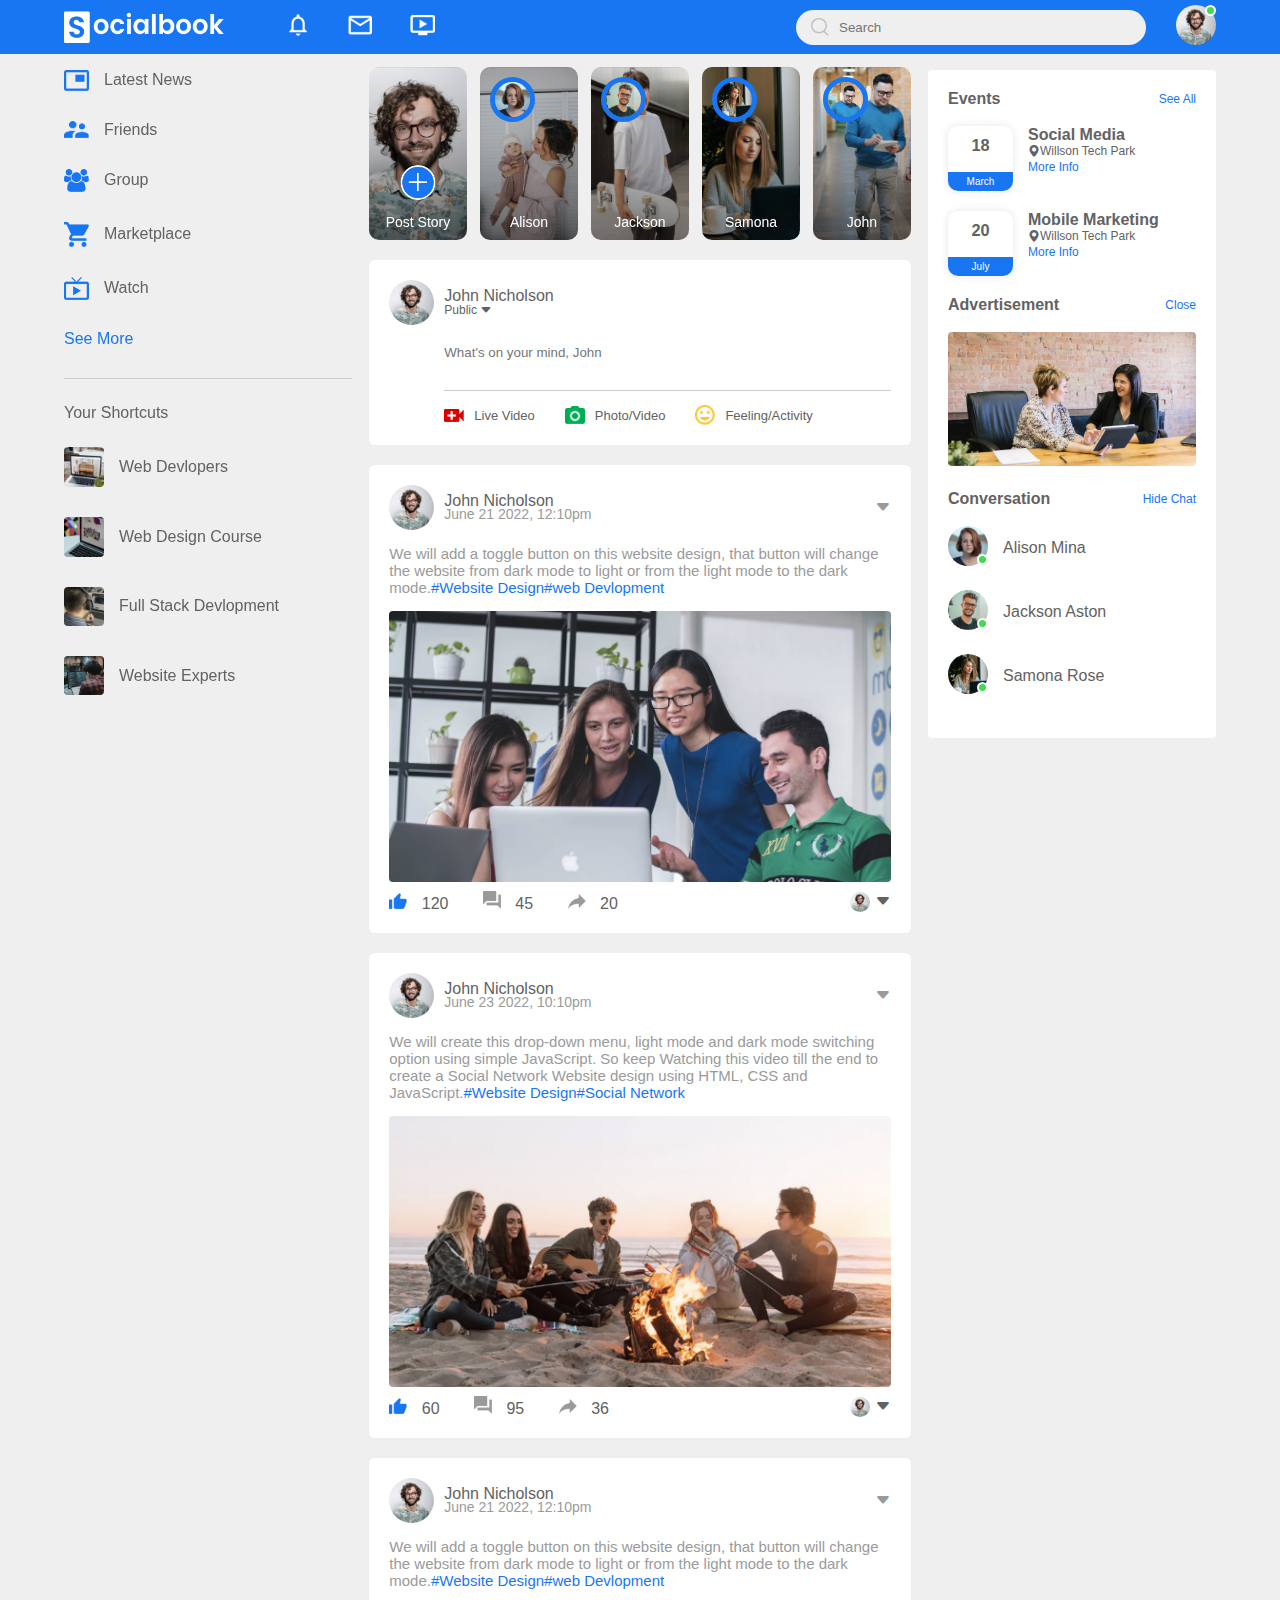
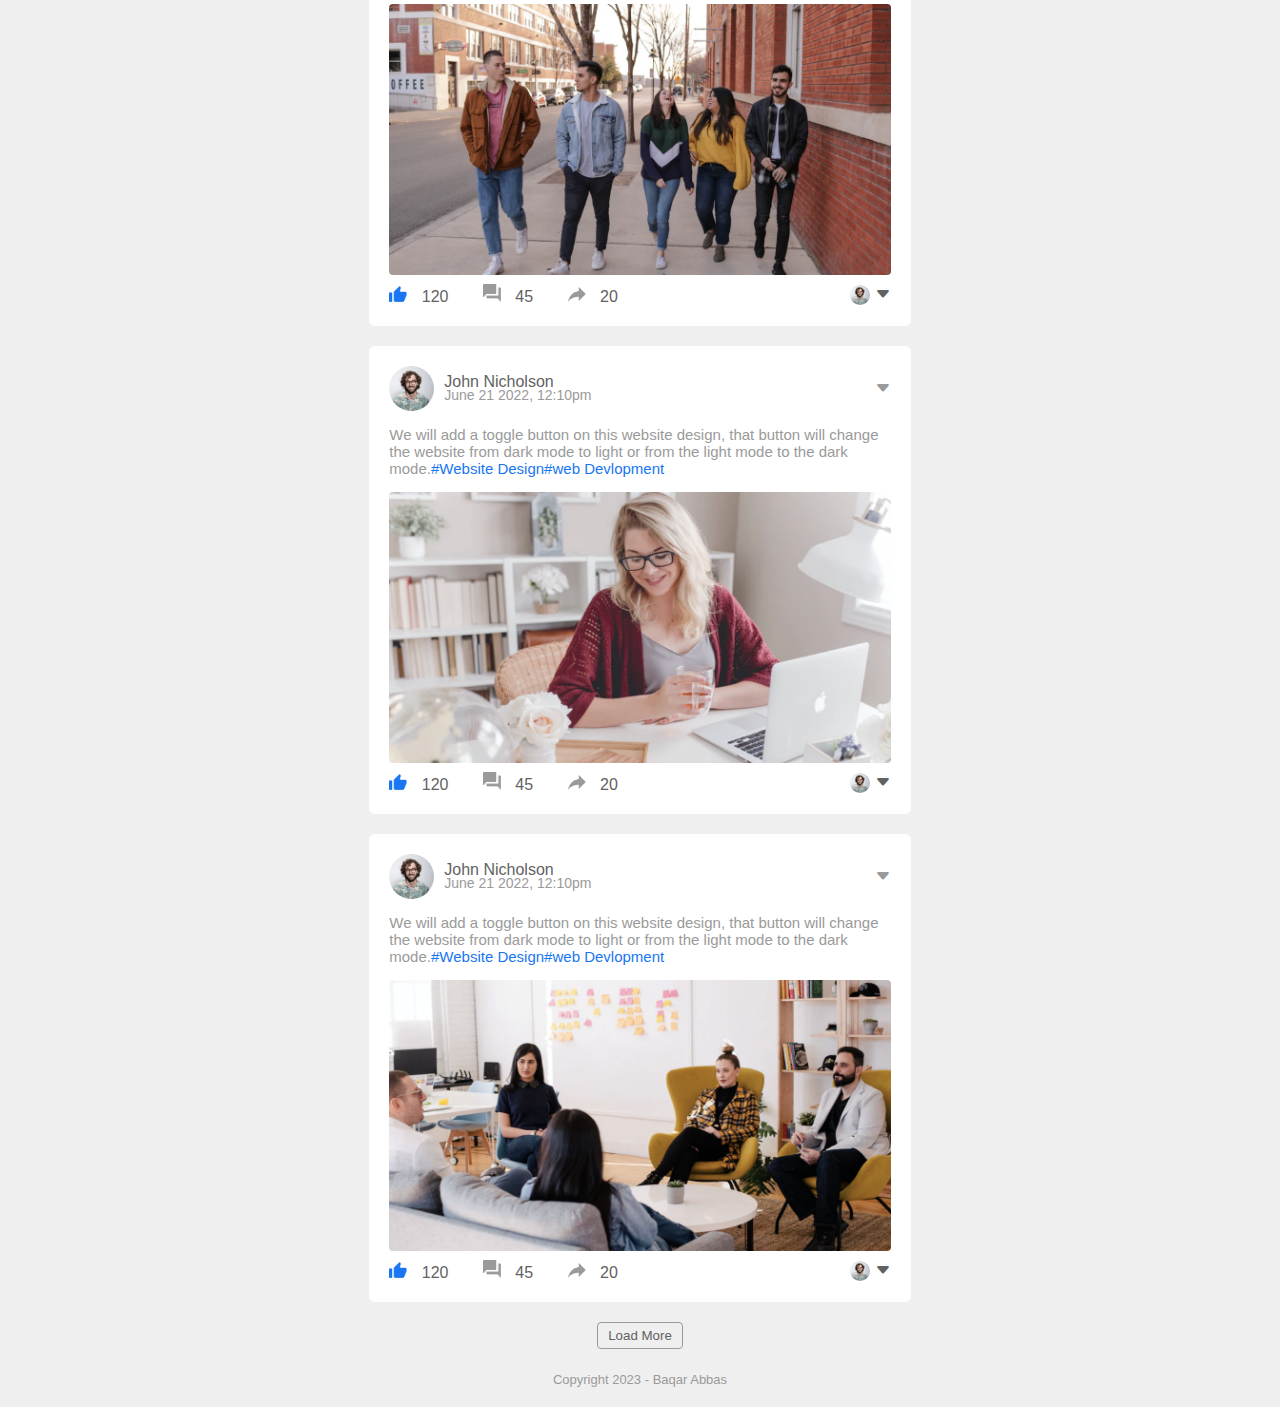
==== index.html @ c0afdbe2 "socialbook-ver1" ====
<!DOCTYPE html>
<html lang="en">
<head>
    <meta charset="UTF-8">
    <meta http-equiv="X-UA-Compatible" content="IE=edge">
    <meta name="viewport" content="width=device-width, initial-scale=1.0">
    <link rel="stylesheet" href="src/stylesheet.css">
    <link rel="stylesheet" href="https://cdn.jsdelivr.net/npm/bootstrap-icons@1.10.5/font/bootstrap-icons.css">
    <title>Social Book</title>
</head>
<body>
     
     <nav>
        <div class="nav-left">
            <img src="public/images/logo.png" class="logo">
            <ul>
                <li><img src="public/images/notification.png"></li>
                <li><img src="public/images/inbox.png"></li>
                <li><img src="public/images/video.png"></li>
            </ul>
        </div>
        <div class="nav-right">
            <div class="search-box">
                <img src="public/images/search.png">
                <input type="text" placeholder="Search">
            </div>
            <div class="nav-usericon online" onclick="settingsMenuToggle()">
                <img src="public/images/profile-pic.png">
            </div>
        </div>

        <div class="settings-menu">

             <div id="dark-btn">
                 <span></span>
             </div>

            <div class="div-settings-menu-inner">
                <div class="user-profile">
                    <img src="public/images/profile-pic.png">
                    <div>
                        <p>John Nicholson</p>
                        <a href="#">See Your Profile</a>
                    </div>
                </div>
                <hr>
                <div class="user-profile">
                    <img src="public/images/feedback.png">
                    <div>
                        <p>Give Feedback</p>
                        <a href="#">Help us to Improve new design</a>
                    </div>
                </div>
                <hr>

                  <div class="settings-links">
                    <img src="public/images/setting.png" class="settings-icon">
                    <a href="#">Settings & Privacy <img src="public/images/arrow.png" width="10px"></a>
                  </div>
                  <div class="settings-links">
                    <img src="public/images/help.png" class="settings-icon">
                    <a href="#">Help & Support <img src="public/images/arrow.png" width="10px"></a>
                  </div>
                  <div class="settings-links">
                    <img src="public/images/display.png" class="settings-icon">
                    <a href="#">Display & Accesibility <img src="public/images/arrow.png" width="10px"></a>
                  </div>
                  <div class="settings-links">
                    <img src="public/images/logout.png" class="settings-icon">
                    <a href="#">Logout <img src="public/images/arrow.png" width="10px"></a>
                  </div>

            </div>
           
        </div>

     </nav>
       
      <div class="container">
        <div class="left-sidebar">
                 <div class="imp-links">
                    <a href="#"><img src="public/images/news.png">Latest News</a>
                    <a href="#"><img src="public/images/friends.png">Friends</a>
                    <a href="#"><img src="public/images/group.png">Group</a>
                    <a href="#"><img src="public/images/marketplace.png">Marketplace</a>
                    <a href="#"><img src="public/images/watch.png">Watch</a>
                    <a href="#">See More</a>
                 </div>
                 <div class="shortcut-links">
                    <p>Your Shortcuts</p>
                    <a href="#"><img src="public/images/shortcut-1.png">Web Devlopers</a>
                    <a href="#"><img src="public/images/shortcut-2.png">Web Design Course</a>
                    <a href="#"><img src="public/images/shortcut-3.png">Full Stack Devlopment</a>
                    <a href="#"><img src="public/images/shortcut-4.png">Website Experts</a>
                 </div>
        </div>

        <div class="main-sidebar">

                   <div class="story-gallery">
                    <div class="story story-1">
                         <img src="public/images/upload.png">
                         <p>Post Story</p>
                    </div>
                    <div class="story story-2">
                        <img src="public/images/member-1.png">
                        <p>Alison</p>
                   </div>
                    <div class="story story-3">
                        <img src="public/images/member-2.png">
                        <p>Jackson</p>
                   </div>
                   <div class="story story-4">
                    <img src="public/images/member-3.png">
                    <p>Samona</p>
               </div>
               <div class="story story-5">
                <img src="public/images/member-4.png">
                <p>John</p>
           </div>
         </div>

          <div class="write-post-container">
            <div class="user-profile">
                <img src="public/images/profile-pic.png">
                <div>
                    <p>John Nicholson</p>
                    <small>Public <i class="bi bi-caret-down-fill"></i></small>
                </div>
            </div>
            <div class="post-input-container">
                <textarea rows="3" placeholder="What's on your mind, John"></textarea>
                <div class="add-post-links">
                    <a href="#"><img src="public/images/live-video.png">Live Video</a>
                    <a href="#"><img src="public/images/photo.png">Photo/Video</a>
                    <a href="#"><img src="public/images/feeling.png">Feeling/Activity</a>
                </div>
            </div>
          </div>
            <div class="post-container">
                <div class="post-row">
                    <div class="user-profile">
                        <img src="public/images/profile-pic.png">
                        <div>
                            <p>John Nicholson</p>
                            <span>June 21 2022, 12:10pm</span>
                        </div>
                    </div>
                    <a href="#"><i class="bi bi-caret-down-fill"></i></a>
                </div>
                
                <p class="post-text">We will add a toggle button on this website design, that button will change the website from dark mode to light or from the light mode to the dark mode.<a href="#">#Website Design</a><a href="#">#web Devlopment</a></p>
                <img src="public/images/feed-image-1.png" class="post-img">

                <div class="post-row">
                    <div class="avtivity-icons">
                         <div><img src="public/images/like-blue.png"> 120</div>
                         <div><img src="public/images/comments.png"> 45</div>
                         <div><img src="public/images/share.png"> 20</div>
                    </div>
                    <div class="post-profile-icon">
                    <img src="public/images/profile-pic.png"> <i class="bi bi-caret-down-fill"></i>
                    </div>
                </div>

            </div>
            <div class="post-container">
                <div class="post-row">
                    <div class="user-profile">
                        <img src="public/images/profile-pic.png">
                        <div>
                            <p>John Nicholson</p>
                            <span>June 23 2022, 10:10pm</span>
                        </div>
                    </div>
                    <a href="#"><i class="bi bi-caret-down-fill"></i></a>
                </div>
                
                <p class="post-text">We will create this drop-down menu, light mode and dark mode switching option using simple JavaScript. So keep Watching this video till the end to create a Social Network Website design using HTML, CSS and JavaScript.<a href="#">#Website Design</a><a href="#">#Social Network</a></p>
                <img src="public/images/feed-image-2.png" class="post-img">

                <div class="post-row">
                    <div class="avtivity-icons">
                         <div><img src="public/images/like-blue.png"> 60</div>
                         <div><img src="public/images/comments.png"> 95</div>
                         <div><img src="public/images/share.png"> 36</div>
                    </div>
                    <div class="post-profile-icon">
                    <img src="public/images/profile-pic.png"> <i class="bi bi-caret-down-fill"></i>
                    </div>
                </div>

            </div>
            <div class="post-container">
                <div class="post-row">
                    <div class="user-profile">
                        <img src="public/images/profile-pic.png">
                        <div>
                            <p>John Nicholson</p>
                            <span>June 21 2022, 12:10pm</span>
                        </div>
                    </div>
                    <a href="#"><i class="bi bi-caret-down-fill"></i></a>
                </div>
                
                <p class="post-text">We will add a toggle button on this website design, that button will change the website from dark mode to light or from the light mode to the dark mode.<a href="#">#Website Design</a><a href="#">#web Devlopment</a></p>
                <img src="public/images/feed-image-3.png" class="post-img">

                <div class="post-row">
                    <div class="avtivity-icons">
                         <div><img src="public/images/like-blue.png"> 120</div>
                         <div><img src="public/images/comments.png"> 45</div>
                         <div><img src="public/images/share.png"> 20</div>
                    </div>
                    <div class="post-profile-icon">
                    <img src="public/images/profile-pic.png"> <i class="bi bi-caret-down-fill"></i>
                    </div>
                </div>

            </div>
            <div class="post-container">
                <div class="post-row">
                    <div class="user-profile">
                        <img src="public/images/profile-pic.png">
                        <div>
                            <p>John Nicholson</p>
                            <span>June 21 2022, 12:10pm</span>
                        </div>
                    </div>
                    <a href="#"><i class="bi bi-caret-down-fill"></i></a>
                </div>
                
                <p class="post-text">We will add a toggle button on this website design, that button will change the website from dark mode to light or from the light mode to the dark mode.<a href="#">#Website Design</a><a href="#">#web Devlopment</a></p>
                <img src="public/images/feed-image-4.png" class="post-img">

                <div class="post-row">
                    <div class="avtivity-icons">
                         <div><img src="public/images/like-blue.png"> 120</div>
                         <div><img src="public/images/comments.png"> 45</div>
                         <div><img src="public/images/share.png"> 20</div>
                    </div>
                    <div class="post-profile-icon">
                    <img src="public/images/profile-pic.png"> <i class="bi bi-caret-down-fill"></i>
                    </div>
                </div>

            </div>
            <div class="post-container">
                <div class="post-row">
                    <div class="user-profile">
                        <img src="public/images/profile-pic.png">
                        <div>
                            <p>John Nicholson</p>
                            <span>June 21 2022, 12:10pm</span>
                        </div>
                    </div>
                    <a href="#"><i class="bi bi-caret-down-fill"></i></a>
                </div>
                
                <p class="post-text">We will add a toggle button on this website design, that button will change the website from dark mode to light or from the light mode to the dark mode.<a href="#">#Website Design</a><a href="#">#web Devlopment</a></p>
                <img src="public/images/feed-image-5.png" class="post-img">

                <div class="post-row">
                    <div class="avtivity-icons">
                         <div><img src="public/images/like-blue.png"> 120</div>
                         <div><img src="public/images/comments.png"> 45</div>
                         <div><img src="public/images/share.png"> 20</div>
                    </div>
                    <div class="post-profile-icon">
                    <img src="public/images/profile-pic.png"> <i class="bi bi-caret-down-fill"></i>
                    </div>
                </div>

            </div>

            <button type="button" class="load-more-btn">Load More</button>
            





        </div>
        <div class="right-sidebar">
            <div class="sidebar-title">
                <h4>Events</h4>
                <a href="#">See All</a>
            </div>
            <div class="event">
                <div class="left-event">
                    <h3>18</h3>
                    <span>March</span>
                </div>
                <div class="right-event">
                    <h4>Social Media</h4>
                    <p><i class="bi bi-geo-alt-fill"></i>Willson Tech Park</p>
                    <a href="#">More Info</a>
                </div>
            </div>
            <div class="event">
                <div class="left-event">
                    <h3>20</h3>
                    <span>July</span>
                </div>
                <div class="right-event">
                    <h4>Mobile Marketing</h4>
                    <p><i class="bi bi-geo-alt-fill"></i>Willson Tech Park</p>
                    <a href="#">More Info</a>
                </div>
                
            </div>
            <div class="sidebar-title">
                <h4>Advertisement</h4>
                <a href="#">Close</a>
            </div>
            <img src="public/images/advertisement.png" class="sidebar-ads">
            <div class="sidebar-title">
                <h4>Conversation</h4>
                <a href="#">Hide Chat</a>
            </div>

            <div class="online-list">
                <div class="online">
                    <img src="public/images/member-1.png">
                </div>
                <p>Alison Mina</p>
            </div>
            <div class="online-list">
                <div class="online">
                    <img src="public/images/member-2.png">
                </div>
                <p>Jackson Aston</p>
            </div>
            <div class="online-list">
                <div class="online">
                    <img src="public/images/member-3.png">
                </div>
                <p>Samona Rose</p>
            </div>
            
        </div>
      </div>
         
        <div class="footer">
            <p>Copyright 2023 - Baqar Abbas</p>
        </div>
        <script src="/src/script.js"></script>
</body>
</html>
---- src/stylesheet.css ----
*{
    margin: 0;
    padding: 0;
    font-family: sans-serif;
    box-sizing: border-box;
}
:root{
    --body-color:#efefef;
    --nav-color:#1876f2;
    --bg-color:#fff;
}
.dark-theme{
    --body-color:#0a0a0a;
    --nav-color:#000;
    --bg-color:#000;
}

body{
    background-color: var(--body-color);
    transition: background 0.3s;
}
nav{
    display: flex;
    align-items: center;
    justify-content: space-between;
    background: var(--nav-color);
    padding: 5px 5%;
    position: sticky;
    top: 0;
    z-index: 100;
}
.logo{
    width: 160px;
    margin-right: 45px;
}
.nav-left, .nav-right{
    display: flex;
    align-items: center;
}
.nav-left ul li{
    list-style: none;
    display: inline-block;
}
.nav-left ul li img{
    width: 28px;
    margin: 0 15px;
}
.nav-usericon img{
    width: 40px;
    border-radius: 50%;
    cursor: pointer;
}
.nav-usericon{
    margin-left: 30px;
}
.search-box{
    background: #efefef;
    width: 350px;
    border-radius: 20px;
    display: flex;
    align-items: center;
    padding: 0 15px;
}
.search-box img{
    width: 18px;

}
.search-box input{
    width: 100%;
    background: transparent;
    padding: 10px;
    outline: none;
    border: 0;
}
.online{
    position: relative;
}
.online::after{
    content: "";
    width: 7px;
    height: 7px;
    border: 2px solid #fff;
    border-radius: 50%;
    background: #41db51;
    position: absolute;
    top: 0;
    right: 0;
}
.container{
    display: flex;
    justify-content: space-between;
    padding: 13px 5%;
    
}
.left-sidebar{
   
    flex-basis: 25%;
    position: sticky;
    top:70px;
    align-self: flex-start;
   
}
.right-sidebar{
    background: var(--bg-color);
    flex-basis: 25%;
    position: sticky;
    top:70px;
    align-self: flex-start;
    padding: 20px;
    border-radius: 4px;
    color: #626262;
}
.main-sidebar{
    flex-basis: 47%;
}
.imp-links a, .shortcut-links a{
    text-decoration: none;
    display: flex;
    align-items: center;
    margin-bottom: 30px;
    color: #626262;
    width: fit-content;
}
.imp-links a img{
    width: 25px;
    margin-right: 15px;
}
.imp-links a:last-child{
    color: #1876f2;
}
.imp-links{
    border-bottom: 1px solid #ccc;
}
.shortcut-links a img{
    width: 40px;
    border-radius: 4px;
    margin-right: 15px;
}
.shortcut-links p{
    margin: 25px 0;
    color: #626262;
    font-weight: 500;
}
.sidebar-title{
    display: flex;
    align-items: center;
    justify-content: space-between;
    margin-bottom: 18px;

}
.right-sidebar h4{
    font-weight: 600;
    font-size: 16px;
}
.sidebar-title a{
    text-decoration: none;
    color: #1876f2;
    font-size: 12px;
}
.event{
    display: flex;
    font-size: 14px;
    margin-bottom: 20px;
}
.left-event{
    border-radius: 10px;
    height: 65px;
    width: 65px;
    margin-right: 15px;
    padding-top: 10px;
    text-align: center;
    position: relative;
    overflow: hidden;
    box-shadow: 0 0 10px rgba(0, 0, 0, 0.1);
}
.event p {
    font-size: 12px;
}
.event a{
    font-size: 12px;
    text-decoration: none;
    color: #1876f2;
}
.left-event span{
    position: absolute;
    bottom: 0;
    left: 0;
    width: 100%;
    background: #1876f2;
    color: #fff;
    font-size: 10px;
    padding: 4px 0;
}
.sidebar-ads{
    width: 100%;
    margin-bottom: 20px;
    border-radius: 4px;
}
.online-list{
    display: flex;
    align-items: center;
    margin-bottom: 20px;
}
.online-list .online img{
    width: 40px;
    border-radius: 50%;
}
.online-list .online{
    width: 40px;
    border-radius: 50%;
    margin-right: 15px;
}
.online-list .online::after{
    top: unset;
    bottom: 5px;
}
.story-gallery{
    display: flex;
    justify-content: space-between;
    margin-bottom: 20px;
}
.story{
    flex-basis: 18%;
    padding-top: 32%;
    position: relative;
    background-image:linear-gradient(transparent,rgba(0,0,0,0.5)),url(../public/images/status-1.png);
    background-position: center;
    background-size: cover;
    border-radius: 10px;
}
.story img{
    position: absolute;
    width:45px ;
    border-radius: 50%;
    top: 10px;
    left: 10px;
    border: 5px solid #1876f2;
}
.story p{
    position: absolute;
    bottom: 10px;
    width: 100%;
    text-align: center;
    color: #fff;
    font-size: 14px;
}
.story-1{
    background-image:linear-gradient(transparent,rgba(0,0,0,0.5)),url(../public/images/status-1.png);
}
.story-2{
    background-image:linear-gradient(transparent,rgba(0,0,0,0.5)),url(../public/images/status-2.png);
}
.story-3{
    background-image:linear-gradient(transparent,rgba(0,0,0,0.5)),url(../public/images/status-3.png);
}
.story-4{
    background-image:linear-gradient(transparent,rgba(0,0,0,0.5)),url(../public/images/status-4.png);
}
.story-5{
    background-image:linear-gradient(transparent,rgba(0,0,0,0.5)),url(../public/images/status-5.png);
}
.story.story-1 img{
     top: unset;
     left: 50%;
     bottom: 40px;
     transform: translateX(-50%);
     border: 0;
     width: 35px;
}
.write-post-container{
    width:100% ;
    background: var(--bg-color);
    border-radius: 6px;
    padding: 20px;
    color: #626262;
}
.user-profile{
    display: flex;
    align-items: center;
}
.user-profile img{
    width: 45px;
    border-radius: 50%;
    margin-right: 10px;}
.user-profile p{
    margin-bottom: -5px;
    font-weight: 500;
    color: #626262;
}
.user-profile small{
    font-size: 12px;
}
.post-input-container{
    padding-left: 55px;
    padding-top: 20px;

}
.post-input-container textarea{
    width: 100%;
    border: 0;
    outline: 0;
    border-bottom: 1px solid #ccc;
    background: transparent;
    resize: none;
}
.add-post-links{
    display: flex;
    margin-top: 10px;
}
.add-post-links a{
    text-decoration: none;
    display: flex;
    align-items: center;
    color: #626262;
    margin-right: 30px;
    font-size: 13px;
}
.add-post-links a img{
   width: 20px;
   margin-right: 10px;
   
}
.post-container{
    width: 100%;
    background: var(--bg-color);
    padding: 20px;
    border-radius: 6px;
    color: #626262;
    margin: 20px 0;
}
.user-profile span{
    font-size: 14px;
    color: #9a9a9a;
}
.post-text{
    color: #9a9a9a;
    margin: 15px 0;
    font-size: 15px;
}
.post-text a{
    color: #1876f2;
    text-decoration: none;
}
.post-img{
    width: 100%;
    border-radius: 4px;
    margin-bottom: 5px;
}
.post-row{
    display: flex;
    justify-content: space-between;
    align-items: center;
}
.avtivity-icons div img{
    width: 18px;
    margin-right: 10px;
}
.avtivity-icons div{
    display: inline-block;
    margin-right: 30px;
    align-items: center;
}
.post-profile-icon{
    display: flex;
    align-items: center;
}
.post-profile-icon img{
    width: 20px;
    border-radius: 50%;
    margin-right: 5px;
}
.post-row a{
    color: #9a9a9a;
}
.load-more-btn{
    display: block;
    margin: auto;
    cursor: pointer;
    padding: 5px 10px;
    border: 1px solid #9a9a9a;
    color: #626262;
    background: transparent;
    border-radius: 4px;
}
.footer{
    text-align: center;
    color: #9a9a9a;
    padding: 10px 0 20px;
    font-size: 13px;
}
.settings-menu{
    position: absolute;
    width: 90%;
    max-width: 350px;
    background: var(--bg-color);
    box-shadow: 0 0 10px rgba(0, 0, 0, 0.4);
    border-radius: 4px;
    overflow: hidden;
    top: 108%;
    right: 5%;
    max-height: 0;
    transition: max-height 0.3s;

}
.settings-menu-height{
    max-height: 450px;
}
.settings-menu hr{
    border: 0;
    height: 1px;
    background-color: #9a9a9a;
    margin: 15px 0;
}
.user-profile a{
    font-size: 12px;
    color: #1876f2;
    text-decoration: none;

}
.div-settings-menu-inner{
    padding: 20px;
}
.settings-links{
    display: flex;
    align-items: center;
    margin: 15px 0;
}
.settings-links .settings-icon{
    width: 38px;
    margin-right: 10px;
    border-radius: 50%;
}
.settings-links a{
    display: flex;
    flex: 1;
    align-items: center;
    justify-content: space-between;
    text-decoration: none;
    color: #626262;
}
#dark-btn{
    position: absolute;
    top: 20px;
    right: 20px;
    background: #ccc;
    width: 45px;
    border-radius: 15px;
    padding: 2px 3px;
    cursor: pointer;
    display: flex;
    transition: padding-left 0.5s , background 0.5s;
}
#dark-btn span{
    width: 18px;
    height: 18px;
    background: #fff;
    border-radius: 50%;
    display: inline-block;
}
#dark-btn.dark-btn-on{
   padding-left: 23px;
   background: #0a0a0a;

}
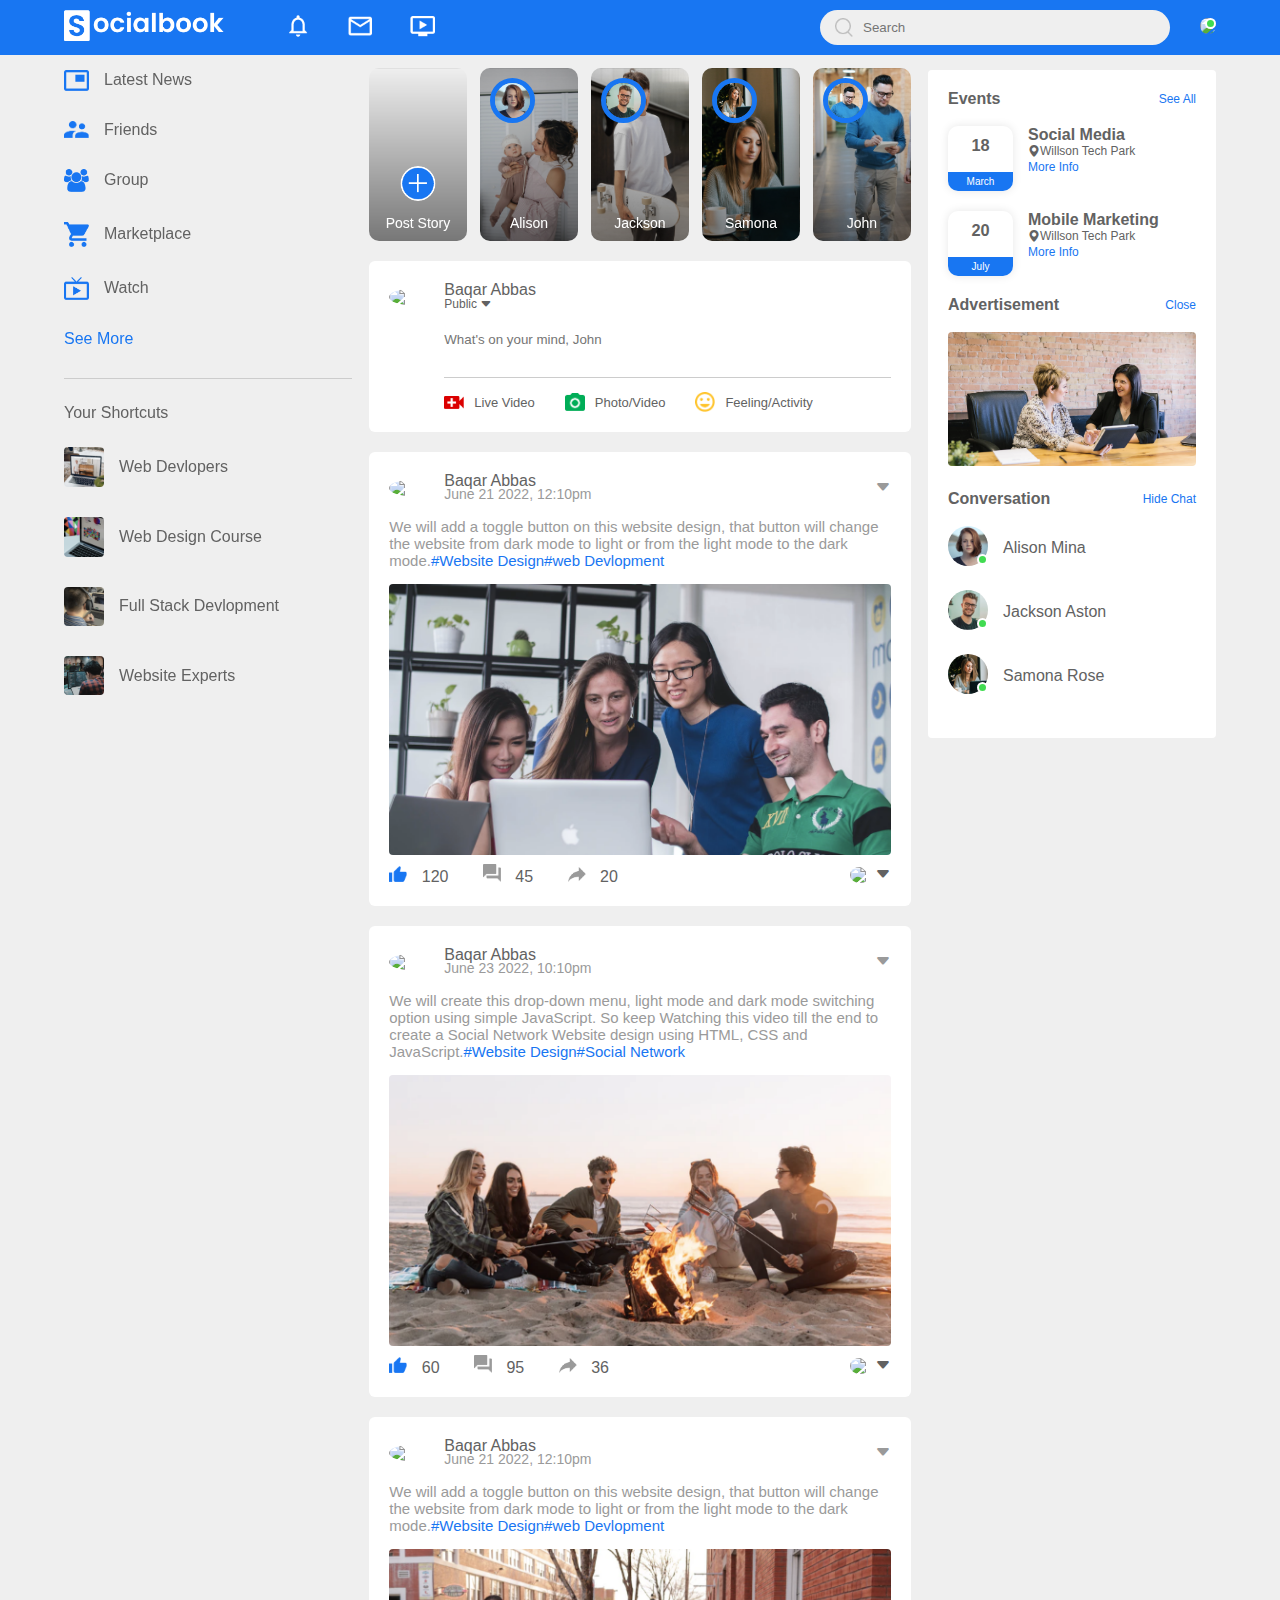
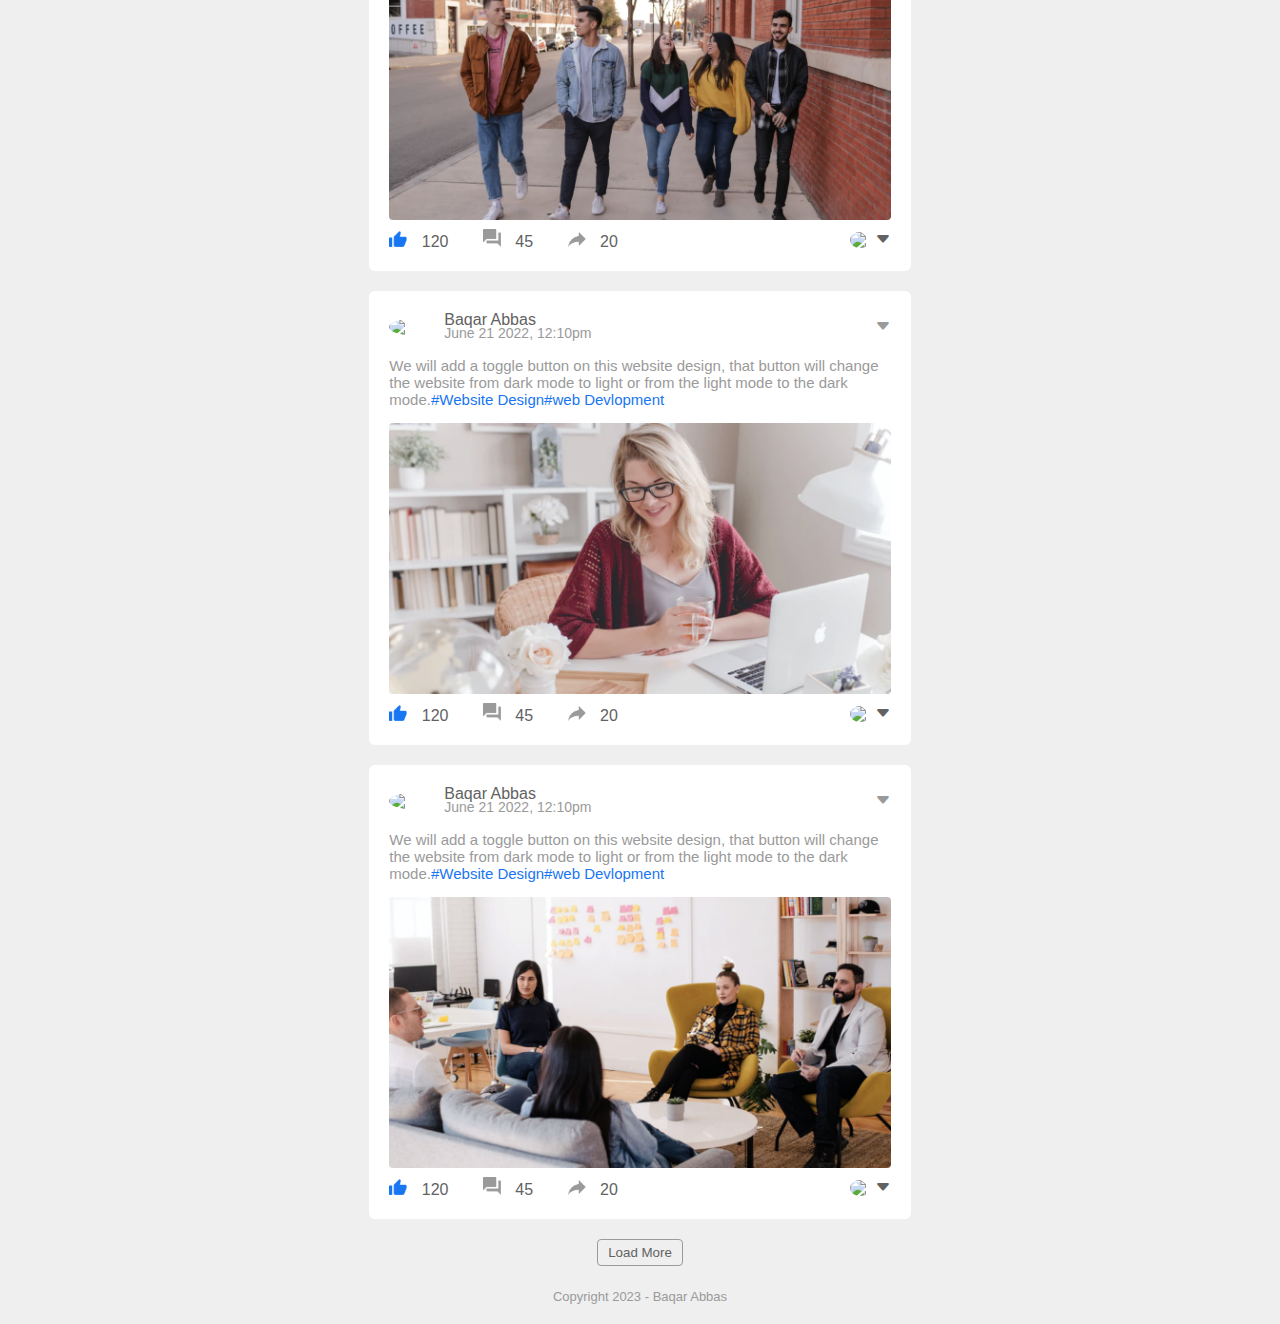
==== commit 1e4c1d72: "update-social" ====
--- a/index.html
+++ b/index.html
@@ -12,7 +12,7 @@
      
      <nav>
         <div class="nav-left">
-            <img src="public/images/logo.png" class="logo">
+            <a href="index.html"><img src="public/images/logo.png" class="logo"></a>
             <ul>
                 <li><img src="public/images/notification.png"></li>
                 <li><img src="public/images/inbox.png"></li>
@@ -25,7 +25,7 @@
                 <input type="text" placeholder="Search">
             </div>
             <div class="nav-usericon online" onclick="settingsMenuToggle()">
-                <img src="public/images/profile-pic.png">
+                <img src="public/images/profile-pic.jpg">
             </div>
         </div>
 
@@ -37,10 +37,10 @@
 
             <div class="div-settings-menu-inner">
                 <div class="user-profile">
-                    <img src="public/images/profile-pic.png">
+                    <img src="public/images/profile-pic.jpg">
                     <div>
-                        <p>John Nicholson</p>
-                        <a href="#">See Your Profile</a>
+                        <p>Baqar Abbas</p>
+                        <a href="profile.html">See Your Profile</a>
                     </div>
                 </div>
                 <hr>
@@ -122,9 +122,9 @@
 
           <div class="write-post-container">
             <div class="user-profile">
-                <img src="public/images/profile-pic.png">
+                <img src="public/images/profile-pic.jpg">
                 <div>
-                    <p>John Nicholson</p>
+                    <p>Baqar Abbas</p>
                     <small>Public <i class="bi bi-caret-down-fill"></i></small>
                 </div>
             </div>
@@ -140,9 +140,9 @@
             <div class="post-container">
                 <div class="post-row">
                     <div class="user-profile">
-                        <img src="public/images/profile-pic.png">
-                        <div>
-                            <p>John Nicholson</p>
+                        <img src="public/images/profile-pic.jpg">
+                        <div>
+                            <p>Baqar Abbas</p>
                             <span>June 21 2022, 12:10pm</span>
                         </div>
                     </div>
@@ -159,17 +159,17 @@
                          <div><img src="public/images/share.png"> 20</div>
                     </div>
                     <div class="post-profile-icon">
-                    <img src="public/images/profile-pic.png"> <i class="bi bi-caret-down-fill"></i>
-                    </div>
-                </div>
-
-            </div>
-            <div class="post-container">
-                <div class="post-row">
-                    <div class="user-profile">
-                        <img src="public/images/profile-pic.png">
-                        <div>
-                            <p>John Nicholson</p>
+                    <img src="public/images/profile-pic.jpg"> <i class="bi bi-caret-down-fill"></i>
+                    </div>
+                </div>
+
+            </div>
+            <div class="post-container">
+                <div class="post-row">
+                    <div class="user-profile">
+                        <img src="public/images/profile-pic.jpg">
+                        <div>
+                            <p>Baqar Abbas</p>
                             <span>June 23 2022, 10:10pm</span>
                         </div>
                     </div>
@@ -186,17 +186,17 @@
                          <div><img src="public/images/share.png"> 36</div>
                     </div>
                     <div class="post-profile-icon">
-                    <img src="public/images/profile-pic.png"> <i class="bi bi-caret-down-fill"></i>
-                    </div>
-                </div>
-
-            </div>
-            <div class="post-container">
-                <div class="post-row">
-                    <div class="user-profile">
-                        <img src="public/images/profile-pic.png">
-                        <div>
-                            <p>John Nicholson</p>
+                    <img src="public/images/profile-pic.jpg"> <i class="bi bi-caret-down-fill"></i>
+                    </div>
+                </div>
+
+            </div>
+            <div class="post-container">
+                <div class="post-row">
+                    <div class="user-profile">
+                        <img src="public/images/profile-pic.jpg">
+                        <div>
+                            <p>Baqar Abbas</p>
                             <span>June 21 2022, 12:10pm</span>
                         </div>
                     </div>
@@ -213,17 +213,17 @@
                          <div><img src="public/images/share.png"> 20</div>
                     </div>
                     <div class="post-profile-icon">
-                    <img src="public/images/profile-pic.png"> <i class="bi bi-caret-down-fill"></i>
-                    </div>
-                </div>
-
-            </div>
-            <div class="post-container">
-                <div class="post-row">
-                    <div class="user-profile">
-                        <img src="public/images/profile-pic.png">
-                        <div>
-                            <p>John Nicholson</p>
+                    <img src="public/images/profile-pic.jpg"> <i class="bi bi-caret-down-fill"></i>
+                    </div>
+                </div>
+
+            </div>
+            <div class="post-container">
+                <div class="post-row">
+                    <div class="user-profile">
+                        <img src="public/images/profile-pic.jpg">
+                        <div>
+                            <p>Baqar Abbas</p>
                             <span>June 21 2022, 12:10pm</span>
                         </div>
                     </div>
@@ -240,17 +240,17 @@
                          <div><img src="public/images/share.png"> 20</div>
                     </div>
                     <div class="post-profile-icon">
-                    <img src="public/images/profile-pic.png"> <i class="bi bi-caret-down-fill"></i>
-                    </div>
-                </div>
-
-            </div>
-            <div class="post-container">
-                <div class="post-row">
-                    <div class="user-profile">
-                        <img src="public/images/profile-pic.png">
-                        <div>
-                            <p>John Nicholson</p>
+                    <img src="public/images/profile-pic.jpg"> <i class="bi bi-caret-down-fill"></i>
+                    </div>
+                </div>
+
+            </div>
+            <div class="post-container">
+                <div class="post-row">
+                    <div class="user-profile">
+                        <img src="public/images/profile-pic.jpg">
+                        <div>
+                            <p>Baqar Abbas</p>
                             <span>June 21 2022, 12:10pm</span>
                         </div>
                     </div>
@@ -267,7 +267,7 @@
                          <div><img src="public/images/share.png"> 20</div>
                     </div>
                     <div class="post-profile-icon">
-                    <img src="public/images/profile-pic.png"> <i class="bi bi-caret-down-fill"></i>
+                    <img src="public/images/profile-pic.jpg"> <i class="bi bi-caret-down-fill"></i>
                     </div>
                 </div>
 
--- a/src/stylesheet.css
+++ b/src/stylesheet.css
@@ -223,7 +223,7 @@
     flex-basis: 18%;
     padding-top: 32%;
     position: relative;
-    background-image:linear-gradient(transparent,rgba(0,0,0,0.5)),url(../public/images/status-1.png);
+    background-image:linear-gradient(transparent,rgba(0,0,0,0.5)),url(../public/images/status-1.jpg);
     background-position: center;
     background-size: cover;
     border-radius: 10px;
@@ -245,7 +245,7 @@
     font-size: 14px;
 }
 .story-1{
-    background-image:linear-gradient(transparent,rgba(0,0,0,0.5)),url(../public/images/status-1.png);
+    background-image:linear-gradient(transparent,rgba(0,0,0,0.5)),url(../public/images/status-1.jpg);
 }
 .story-2{
     background-image:linear-gradient(transparent,rgba(0,0,0,0.5)),url(../public/images/status-2.png);
@@ -461,4 +461,226 @@
    padding-left: 23px;
    background: #0a0a0a;
 
-}+}
+
+
+
+.profile-container{
+   padding: 20px 15%;
+   color: #626262;
+
+}
+.cover-img{
+    width: 100%;
+    border-radius: 6px;
+    margin-bottom: 14px;
+}
+.profile-details{
+    background: var(--bg-color);
+    padding: 20px;
+    border-radius: 4px;
+    display: flex;
+    align-items: flex-start;
+    justify-content: space-between;
+}
+.pd-row{
+    display: flex;
+    align-items: flex-start;
+}
+.pdimage{
+    width: 100px;
+    margin-right: 20px;
+    border-radius: 6px;
+}
+.pd-row div h3{
+    font-size: 25px;
+    font-weight: 600;
+}
+.pd-row div p{
+    font-size: 13px;
+}
+.pd-row div img{
+    width: 25px;
+    border-radius: 50%;
+    margin-top: 12px;
+
+}
+.pd-right button{
+    background: #1876f2;
+    border: 0;
+    outline: 0;
+    padding: 6px 10px;
+    display: inline-flex;
+    align-items: center;
+    color: #fff;
+    border-radius: 3px;
+    margin-left: 10px;
+    cursor: pointer;
+}
+.pd-right button img{
+    height: 15px;
+    margin-right: 10px;
+}
+.pd-right button:first-child{
+    background: #e3c6eb;
+    color: black;
+}
+.pd-right{
+    text-align: right;
+}
+.pd-right a{
+    background-color: #e3c6eb;
+    border-radius: 3px;
+    padding: 12px;
+    display: inline-flex;
+    margin-top: 30px;
+}
+.pd-right a img{
+    width: 20px;
+}
+.profile-info{
+    display: flex;
+    align-items: flex-start;
+    justify-content: space-between;
+    margin-top: 20px;
+}
+.info-col{
+    flex-basis: 33%;
+}
+.post-col{
+    flex-basis: 65%;
+}
+.profile-intro{
+    background: var(--bg-color);
+    padding: 20px;
+    margin-bottom: 20px;
+    border-radius: 4px;
+}
+.profile-intro h3{
+    font-weight: 600;
+
+}
+.intro-text{
+    text-align: center;
+    margin: 10px 0;
+    font-size: 15px;
+}
+.intro-text img{
+    width: 15px;
+    margin-bottom: -3px;
+}
+.profile-intro hr{
+    border: 0;
+    height: 1px;
+    background: #ccc;
+    margin: 24px 0;
+}
+.profile-intro ul li{
+    list-style: none;
+    font-size: 15px;
+    margin: 15px 0;
+    display: flex;
+    align-items: center;
+}
+.profile-intro ul li img{
+    width: 26px;
+    margin-right: 10px;
+}
+.titile-box{
+    align-items: center;
+    display: flex;
+    justify-content: space-between;
+}
+.titile-box a{
+    text-decoration: none;
+    color: #1876f2;
+    font-size: 14px;
+}
+.photo-box{
+    display: grid;
+    grid-template-columns: repeat(3,auto);
+    grid-gap:10px;
+    margin-top: 15px;
+}
+.photo-box div img{
+    width: 100%;
+    cursor: pointer;
+}
+.profile-intro p{
+    font-size: 13px;
+}
+.friends-box{
+    display: grid;
+    grid-template-columns: repeat(3,auto);
+    grid-gap:10px;
+    margin-top: 15px;
+}
+.friends-box div img{
+    width: 100%;
+    cursor: pointer;
+    padding-bottom: 20px;
+}
+.friends-box div{
+    position: relative;
+}
+.friends-box p{
+    position: absolute;
+    bottom: 0;
+    left: 0;
+}
+@media (max-width:900px){
+    .right-sidebar{
+        display: none;
+    }
+    .left-sidebar{
+        display: none;
+    }
+    nav{
+        flex-wrap: wrap;
+    }
+    .search-box{
+        display: none;
+    }
+    .logo{
+        width: 110px;
+        margin-right: 20px;
+    }
+    .nav-left ul li img{
+        width: 20px;
+        margin: 0 8px;
+    }
+    .nav-usericon img{
+        width: 30px;
+    }
+    .nav-usericon{
+        margin-left: 0;
+        margin-right: 0;
+    }
+    .add-post-links{
+        flex-basis: wrap;
+    }
+    .main-sidebar{
+        flex-basis: 100%;
+    }
+    .story img{
+        width: 30px;
+        border-width: 3px;
+    }
+    .story p{
+        font-size: 10px;
+    }
+    .story.story-1 img{
+        bottom: 30px;
+        width: 30px;
+    }.add-post-links a{
+        margin-right: 12px;
+        font-size: 9px;
+    }
+    .add-post-links a img{
+        width: 16px;
+        margin-right: 5px;
+    }
+    .post-input-container{
+        padding-left: 0;
+    }
+} 